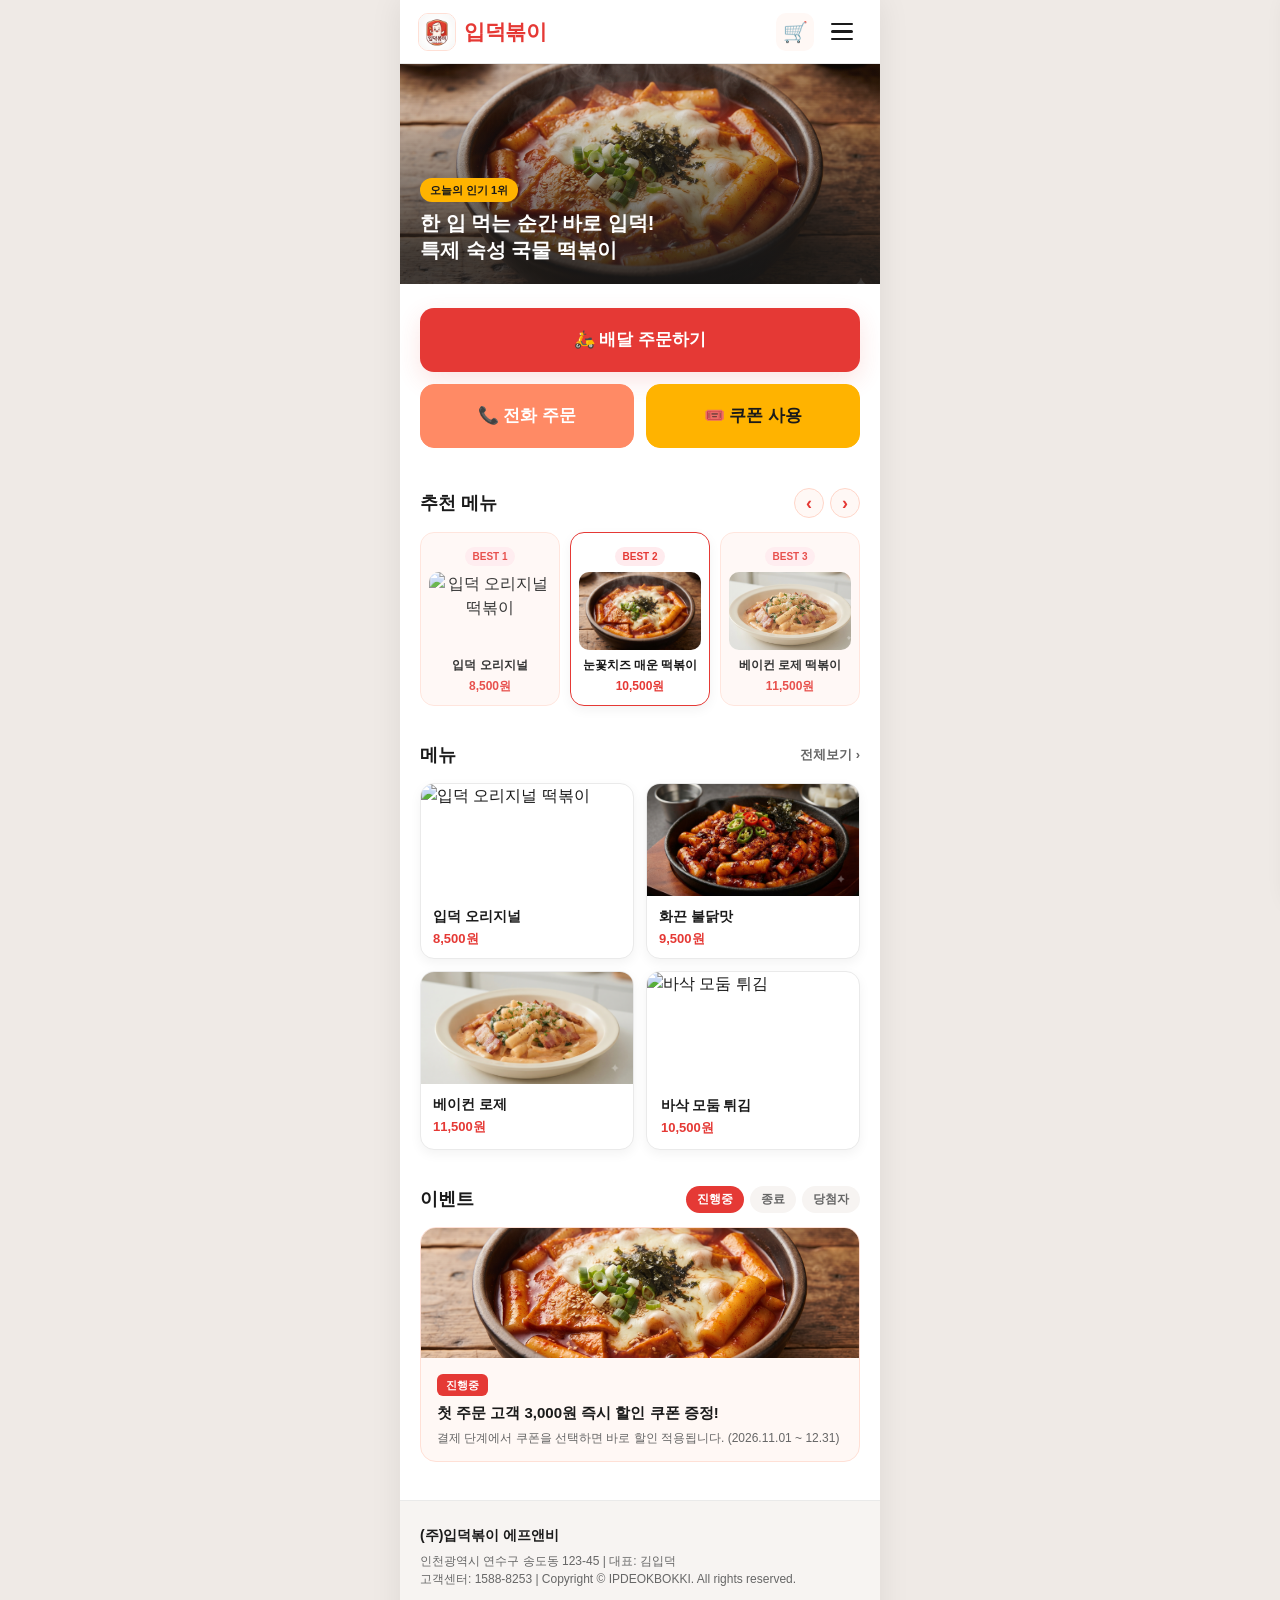
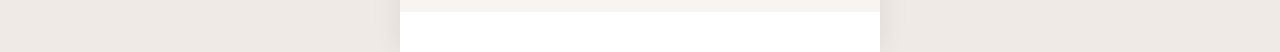
==== index.html @ 9ffc5a0e "Initial commit" ====
<!DOCTYPE html>
<html lang="ko">
<head>
  <meta charset="UTF-8">
  <meta name="viewport" content="width=device-width, initial-scale=1.0">
  <title>입덕볶이 - 한 입에 반하는 매콤달콤 떡볶이</title>
  <link rel="stylesheet" href="css/common.css">
  <link rel="stylesheet" href="css/style.css">
</head>
<body>
  <div class="app-wrap">
    <header class="site-header">
      <div class="header-left">
        <a href="index.html" class="logo-link">
          <img src="Imgs/logo-mascot.png" alt="입덕볶이 캐릭터 로고" class="logo-img">
          <span class="logo-text">입덕볶이</span>
        </a>
      </div>
      <div class="header-actions">
        <a href="sub/cart/cart.html" class="cart-icon-btn" aria-label="장바구니">
          🛒<span class="cart-badge">0</span>
        </a>
        <button type="button" class="hamburger-btn" id="openMenuBtn" aria-label="전체 메뉴">
          <span></span><span></span><span></span>
        </button>
      </div>
    </header>

    <div class="menu-overlay" id="menuOverlay"></div>
    <aside class="slide-drawer" id="slideDrawer">
      <div>
        <div class="drawer-top">
          <div class="drawer-brand">
            <img src="Imgs/logo-mascot.png"로고 class="logo-img">
            <span>입덕볶이 메뉴</span>
          </div>
          <button type="button" class="drawer-close" id="closeMenuBtn">&times;</button>
        </div>
        <nav class="drawer-nav">
          <a href="index.html"><span>🏠 홈으로</span><span>›</span></a>
          <a href="sub/lists/lists.html"><span>🍲 전체 메뉴 리스트</span><span>›</span></a>
          <a href="sub/detail/detail.html?menu=cheese"><span>🌶️ 인기 메뉴 상세보기</span><span>›</span></a>
          <a href="sub/cart/cart.html"><span>🛒 장바구니 확인</span><span>›</span></a>
          <a href="sub/payment/payment.html"><span>💳 결제하기</span><span>›</span></a>
          <a href="sub/payment_finish/payment_finish.html"><span>✅ 결제 완료</span><span>›</span></a>
        </nav>
      </div>
      <div class="drawer-footer">
        <strong>입덕볶이 고객센터</strong>
        영업시간 11:00 ~ 23:30 (연중무휴)<br>
        주문문의 1588-8253
      </div>
    </aside>

    <!-- 상단 히어로 배너 -->
    <section class="hero-banner">
      <img src="Imgs/tteokbokki-main.png" alt="입덕볶이 대표 떡볶이">
      <div class="hero-overlay">
        <span class="hero-badge">오늘의 인기 1위</span>
        <h1>한 입 먹는 순간 바로 입덕!<br>특제 숙성 국물 떡볶이</h1>
      </div>
    </section>

    <!-- Section 1: 주문 및 쿠폰 버튼 -->
    <section class="section-order">
      <div class="order-btn-group">
        <a href="sub/lists/lists.html" class="btn-order btn-primary btn-full">🛵 배달 주문하기</a>
        <div class="btn-half-row">
          <a href="tel:1588-8253" class="btn-order btn-secondary btn-half">📞 전화 주문</a>
          <a href="#eventSection" class="btn-order btn-accent btn-half">🎟️ 쿠폰 사용</a>
        </div>
      </div>
    </section>

    <!-- Section 2: 추천 메뉴 -->
    <section class="section-recommend">
      <div class="section-head">
        <h2>추천 메뉴</h2>
        <div class="arrow-controls">
          <button type="button" class="arrow-btn" id="recPrevBtn" aria-label="이전 추천 메뉴">‹</button>
          <button type="button" class="arrow-btn" id="recNextBtn" aria-label="다음 추천 메뉴">›</button>
        </div>
      </div>

      <div class="recommend-track" id="recommendTrack">
        <a href="sub/detail/detail.html?menu=original" class="rec-card" data-index="0">
          <span class="rec-tag">BEST 1</span>
          <img src="https://images.unsplash.com/photo-1635363638580-c2809d049eee?auto=format&fit=crop&w=500&q=80" alt="입덕 오리지널 떡볶이">
          <h3>입덕 오리지널</h3>
          <p>8,500원</p>
        </a>
        <a href="sub/detail/detail.html?menu=cheese" class="rec-card active" data-index="1">
          <span class="rec-tag">BEST 2</span>
          <img src="Imgs/tteokbokki-main.png" alt="눈꽃치즈 매운 떡볶이">
          <h3>눈꽃치즈 매운 떡볶이</h3>
          <p>10,500원</p>
        </a>
        <a href="sub/detail/detail.html?menu=rose" class="rec-card" data-index="2">
          <span class="rec-tag">BEST 3</span>
          <img src="Imgs/tteokbokki-rose.png" alt="베이컨 로제 떡볶이">
          <h3>베이컨 로제 떡볶이</h3>
          <p>11,500원</p>
        </a>
      </div>
    </section>

    <!-- Section 3: 메뉴 그리드 -->
    <section class="section-menu">
      <div class="section-head">
        <h2>메뉴</h2>
        <a href="sub/lists/lists.html" class="more-link">전체보기 ›</a>
      </div>
      <div class="menu-grid">
        <a href="sub/detail/detail.html?menu=original" class="menu-card">
          <img src=https://images.unsplash.com/photo-1635363638580-c2809d049eee?auto=format&fit=crop&w=400&q=80" alt="입덕 오리지널 떡볶이">
          <div class="menu-card-info">
            <strong>입덕 오리지널</strong>
            <span>8,500원</span>
          </div>
        </a>
        <a href="sub/detail/detail.html?menu=buldak" class="menu-card">
          <img src="Imgs/tteokbokki-buldak.png" alt="화끈 불닭맛 폭탄 떡볶이">
          <div class="menu-card-info">
            <strong>화끈 불닭맛</strong>
            <span>9,500원</span>
          </div>
        </a>
        <a href="sub/detail/detail.html?menu=rose" class="menu-card">
          <img src="Imgs/tteokbokki-rose.png" alt="베이컨 로제 떡볶이">
          <div class="menu-card-info">
            <strong>베이컨 로제</strong>
            <span>11,500원</span>
          </div>
        </a>
        <a href="sub/detail/detail.html?menu=side" class="menu-card fried-card-fix">
      <img src="https://images.unsplash.com/photo-1562967914-608f82629710?auto=format&fit=crop&w=400&q=80" alt="바삭 모둠 튀김">
      <div class="fried-card-text">
      <strong class="fried-title">바삭 모둠 튀김</strong>
      <span class="fried-price">10,500원</span>
    </div>
      </a>
      </div>
    </section>

    <!-- Section 4: 이벤트 -->
    <section class="section-event" id="eventSection">
      <div class="section-head">
        <h2>이벤트</h2>
        <div class="event-tabs">
          <button type="button" class="event-tab active" data-tab="ongoing">진행중</button>
          <button type="button" class="event-tab" data-tab="ended">종료</button>
          <button type="button" class="event-tab" data-tab="winner">당첨자</button>
        </div>
      </div>

      <div class="event-panel active" id="panel-ongoing">
        <div class="event-banner-card">
          <img src="Imgs/tteokbokki-main.png" alt="첫 주문 할인 쿠폰 이벤트">
          <div class="event-banner-body">
            <span class="event-pill ongoing">진행중</span>
            <h3>첫 주문 고객 3,000원 즉시 할인 쿠폰 증정!</h3>
            <p>결제 단계에서 쿠폰을 선택하면 바로 할인 적용됩니다. (2026.11.01 ~ 12.31)</p>
          </div>
        </div>
      </div>

      <div class="event-panel" id="panel-ended">
        <div class="event-banner-card ended">
          <img src="https://images.unsplash.com/photo-1562967914-608f82629710?auto=format&fit=crop&w=800&q=80" alt="종료된 이벤트">
          <div class="event-banner-body">
            <span class="event-pill ended">종료됨</span>
            <h3>[마감] 오픈 기념 매운맛 떡볶이 1+1 프로모션</h3>
            <p>많은 성원에 감사드리며 준비된 수량 소진으로 이벤트가 종료되었습니다. (2026.10.01 ~ 10.31)</p>
          </div>
        </div>
      </div>

      <div class="event-panel" id="panel-winner">
        <div class="winner-box">
          <span class="event-pill winner">당첨자 발표</span>
          <h3>🎉 11월 포토리뷰 '입덕왕' 당첨자 안내</h3>
          <p class="winner-sub">당첨되신 분들께는 입덕볶이 10,000원 모바일 상품권이 자동 발송되었습니다.</p>
          <ul class="winner-list">
            <li><span>떡볶이러버**</span><span>010-****-4821</span></li>
            <li><span>매운맛고수**</span><span>010-****-9104</span></li>
            <li><span>치즈폭탄조아**</span><span>010-****-3379</span></li>
            <li><span>야식은입덕**</span><span>010-****-7512</span></li>
          </ul>
        </div>
      </div>
    </section>

    <footer class="site-footer">
      <strong>(주)입덕볶이 에프앤비</strong>
      인천광역시 연수구 송도동 123-45 | 대표: 김입덕<br>
      고객센터: 1588-8253 | Copyright © IPDEOKBOKKI. All rights reserved.
    </footer>
  </div>

  <script src="app.js"></script>
  <script>
    const cards = document.querySelectorAll('.rec-card');
    let currentRec = 1;

    function renderRecommend(idx) {
      cards.forEach((c, i) => {
        c.classList.toggle('active', i === idx);
      });
    }

    document.getElementById('recPrevBtn').addEventListener('click', () => {
      currentRec = (currentRec - 1 + cards.length) % cards.length;
      renderRecommend(currentRec);
    });

    document.getElementById('recNextBtn').addEventListener('click', () => {
      currentRec = (currentRec + 1) % cards.length;
      renderRecommend(currentRec);
    });

    const tabs = document.querySelectorAll('.event-tab');
    const panels = document.querySelectorAll('.event-panel');

    tabs.forEach((tab) => {
      tab.addEventListener('click', () => {
        tabs.forEach((t) => t.classList.remove('active'));
        panels.forEach((p) => p.classList.remove('active'));
        tab.classList.add('active');
        document.getElementById('panel-' + tab.dataset.tab).classList.add('active');
      });
    });
  </script>
</body>
</html>
---- css/common.css ----
@charset "UTF-8";
@import url('https://cdn.jsdelivr.net/gh/orioncactus/pretendard/dist/web/static/pretendard.css');

:root {
  --brand-red: #E53935;
  --brand-red-dark: #C62828;
  --brand-gold: #FFB300;
  --brand-gold-dark: #FFA000;
  --brand-coral: #FF8A65;
  --brand-coral-dark: #F4724B;
  --bg-cream: #FFF8F5;
  --bg-soft: #F7F4F2;
  --white: #FFFFFF;
  --text-main: #1A1A1A;
  --text-sub: #666666;
  --border-light: #EAEAEA;
  --shadow-sm: 0 4px 12px rgba(26, 26, 26, 0.05);
  --shadow-md: 0 8px 24px rgba(229, 57, 53, 0.14);
}

* {
  box-sizing: border-box;
  margin: 0;
  padding: 0;
}

body {
  font-family: 'Pretendard', -apple-system, BlinkMacSystemFont, sans-serif;
  background-color: #EFEAE6;
  color: var(--text-main);
  line-height: 1.5;
  -webkit-font-smoothing: antialiased;
}

a {
  text-decoration: none;
  color: inherit;
}

button {
  font-family: inherit;
  border: none;
  background: none;
  cursor: pointer;
}

img {
  display: block;
  max-width: 100%;
}

.app-wrap {
  max-width: 480px;
  min-height: 100vh;
  margin: 0 auto;
  background-color: var(--white);
  position: relative;
  overflow-x: hidden;
  box-shadow: 0 0 30px rgba(0, 0, 0, 0.08);
  padding-bottom: 40px;
}

/* 공통 헤더 */
.site-header {
  position: sticky;
  top: 0;
  z-index: 100;
  height: 64px;
  padding: 0 18px;
  background-color: rgba(255, 255, 255, 0.96);
  backdrop-filter: blur(8px);
  border-bottom: 1px solid var(--border-light);
  display: flex;
  align-items: center;
  justify-content: space-between;
}

.header-left {
  display: flex;
  align-items: center;
  gap: 8px;
}

.btn-back {
  width: 34px;
  height: 34px;
  border-radius: 50%;
  display: flex;
  align-items: center;
  justify-content: center;
  font-size: 20px;
  color: var(--text-main);
}

.btn-back:hover {
  background-color: var(--bg-cream);
}

.logo-link {
  display: flex;
  align-items: center;
  gap: 8px;
}

.logo-img {
  width: 38px;
  height: 38px;
  border-radius: 10px;
  object-fit: cover;
  border: 1.5px solid #FFE0D6;
  background-color: var(--bg-cream);
}

.logo-text {
  font-size: 21px;
  font-weight: 800;
  color: var(--brand-red);
  letter-spacing: -0.5px;
}

.header-actions {
  display: flex;
  align-items: center;
  gap: 8px;
}

.cart-icon-btn {
  position: relative;
  width: 38px;
  height: 38px;
  border-radius: 10px;
  display: flex;
  align-items: center;
  justify-content: center;
  font-size: 20px;
  background-color: var(--bg-cream);
}

.cart-badge {
  position: absolute;
  top: -3px;
  right: -3px;
  min-width: 18px;
  height: 18px;
  padding: 0 5px;
  border-radius: 99px;
  background-color: var(--brand-red);
  color: var(--white);
  font-size: 11px;
  font-weight: 700;
  display: none;
  align-items: center;
  justify-content: center;
}

.hamburger-btn {
  width: 40px;
  height: 40px;
  display: flex;
  flex-direction: column;
  align-items: center;
  justify-content: center;
  gap: 5px;
  border-radius: 10px;
}

.hamburger-btn span {
  width: 22px;
  height: 2.5px;
  background-color: var(--text-main);
  border-radius: 2px;
}

/* 슬라이드 메뉴 */
.menu-overlay {
  position: fixed;
  inset: 0;
  background-color: rgba(26, 26, 26, 0.48);
  z-index: 200;
  opacity: 0;
  visibility: hidden;
  transition: 0.25s ease;
}

.menu-overlay.active {
  opacity: 1;
  visibility: visible;
}

.slide-drawer {
  position: fixed;
  top: 0;
  right: -290px;
  width: 270px;
  height: 100vh;
  background-color: var(--white);
  z-index: 210;
  padding: 24px 20px;
  display: flex;
  flex-direction: column;
  justify-content: space-between;
  transition: right 0.28s cubic-bezier(0.22, 1, 0.36, 1);
  box-shadow: -8px 0 24px rgba(0, 0, 0, 0.12);
}

.slide-drawer.active {
  right: 0;
}

.drawer-top {
  display: flex;
  align-items: center;
  justify-content: space-between;
  padding-bottom: 18px;
  border-bottom: 1px solid var(--border-light);
}

.drawer-brand {
  display: flex;
  align-items: center;
  gap: 8px;
  font-size: 18px;
  font-weight: 800;
  color: var(--brand-red);
}

.drawer-close {
  font-size: 24px;
  color: var(--text-sub);
  padding: 4px;
}

.drawer-nav {
  margin-top: 20px;
  display: flex;
  flex-direction: column;
  gap: 8px;
}

.drawer-nav a {
  display: flex;
  align-items: center;
  justify-content: space-between;
  padding: 13px 14px;
  border-radius: 12px;
  font-size: 15px;
  font-weight: 600;
  color: var(--text-main);
  background-color: var(--bg-cream);
  transition: 0.2s;
}

.drawer-nav a:hover {
  background-color: var(--brand-red);
  color: var(--white);
}

.drawer-footer {
  padding: 14px;
  border-radius: 12px;
  background-color: var(--bg-soft);
  font-size: 12px;
  color: var(--text-sub);
}

/* 공통 버튼 */
.btn-action-red {
  display: flex;
  align-items: center;
  justify-content: center;
  width: 100%;
  height: 54px;
  background-color: var(--brand-red);
  color: var(--white);
  font-size: 16px;
  font-weight: 700;
  border-radius: 14px;
  box-shadow: var(--shadow-md);
  transition: background-color 0.2s, transform 0.12s;
}

.btn-action-red:hover {
  background-color: var(--brand-red-dark);
}

.btn-action-red:active {
  transform: scale(0.99);
}

/* 공통 푸터 */
.site-footer {
  margin-top: 28px;
  padding: 24px 20px;
  background-color: var(--bg-soft);
  border-top: 1px solid var(--border-light);
  font-size: 12px;
  color: var(--text-sub);
}

.site-footer strong {
  display: block;
  font-size: 14px;
  color: var(--text-main);
  margin-bottom: 6px;
}
---- css/style.css ----
@charset "UTF-8";

.hero-banner {
  position: relative;
  height: 220px;
  overflow: hidden;
}

.hero-banner img {
  width: 100%;
  height: 100%;
  object-fit: cover;
}

.hero-overlay {
  position: absolute;
  inset: 0;
  background: linear-gradient(to top, rgba(26, 26, 26, 0.78) 15%, rgba(26, 26, 26, 0.1) 80%);
  padding: 20px;
  display: flex;
  flex-direction: column;
  justify-content: flex-end;
  color: var(--white);
}

.hero-badge {
  align-self: flex-start;
  background-color: var(--brand-gold);
  color: var(--text-main);
  font-size: 11px;
  font-weight: 800;
  padding: 4px 10px;
  border-radius: 99px;
  margin-bottom: 8px;
}

.hero-overlay h1 {
  font-size: 20px;
  font-weight: 800;
  line-height: 1.35;
}

.section-order {
  padding: 24px 20px 30px;
}

.section-order .order-btn-group {
  display: flex;
  flex-direction: column;
  gap: 12px;
  width: 100%;
}

.section-order .btn-half-row {
  display: flex;
  gap: 12px;
  width: 100%;
}

.section-order .btn-order {
  display: flex;
  align-items: center;
  justify-content: center;
  height: 64px;
  font-size: 17px;
  font-weight: 700;
  border-radius: 14px;
  transition: transform 0.15s ease, background-color 0.2s ease;
}

.section-order .btn-order:active {
  transform: scale(0.98);
}

.section-order .btn-full {
  width: 100%;
}

.section-order .btn-half {
  flex: 1 1 0;
  min-width: 0;
}

.section-order .btn-primary {
  background-color: #E53935;
  color: #FFFFFF;
  box-shadow: var(--shadow-md);
}

.section-order .btn-primary:hover {
  background-color: #C62828;
}

.section-order .btn-secondary {
  background-color: #FF8A65;
  color: #FFFFFF;
  border: 1px solid #FF8A65;
}

.section-order .btn-secondary:hover {
  background-color: #F4724B;
}

.section-order .btn-accent {
  background-color: #FFB300;
  color: #1A1A1A;
  border: 1px solid #FFB300;
}

.section-order .btn-accent:hover {
  background-color: #FFA000;
}

.section-head {
  display: flex;
  align-items: center;
  justify-content: space-between;
  margin-bottom: 14px;
}

.section-head h2 {
  font-size: 18px;
  font-weight: 800;
}

.section-recommend {
  padding: 10px 20px 30px;
}

.arrow-controls {
  display: flex;
  gap: 6px;
}

.arrow-btn {
  width: 30px;
  height: 30px;
  border-radius: 50%;
  background-color: var(--bg-cream);
  border: 1px solid #FFD6C9;
  color: var(--brand-red);
  font-size: 18px;
  font-weight: 700;
  display: flex;
  align-items: center;
  justify-content: center;
}

.arrow-btn:hover {
  background-color: var(--brand-red);
  color: var(--white);
}

.recommend-track {
  display: grid;
  grid-template-columns: repeat(3, 1fr);
  gap: 10px;
  align-items: stretch;
}

.rec-card {
  background-color: var(--bg-cream);
  border: 1.5px solid #FFE2D9;
  border-radius: 14px;
  padding: 10px 8px;
  text-align: center;
  transition: border-color 0.2s ease, background-color 0.2s ease, box-shadow 0.2s ease;
  opacity: 0.88;
}

.rec-card.active {
  background-color: var(--white);
  border-color: var(--brand-red);
  box-shadow: var(--shadow-sm);
  opacity: 1;
}

.rec-tag {
  display: inline-block;
  font-size: 10px;
  font-weight: 800;
  color: var(--brand-red);
  background-color: #FFEBEE;
  padding: 2px 7px;
  border-radius: 99px;
  margin-bottom: 6px;
}

.rec-card img {
  width: 100%;
  height: 78px;
  object-fit: cover;
  border-radius: 10px;
  margin-bottom: 8px;
}

.rec-card h3 {
  font-size: 12px;
  font-weight: 700;
  line-height: 1.3;
  margin-bottom: 3px;
  word-break: keep-all;
}

.rec-card p {
  font-size: 12px;
  font-weight: 800;
  color: var(--brand-red);
}

.section-menu {
  padding: 6px 20px 30px;
}

.more-link {
  font-size: 13px;
  font-weight: 600;
  color: var(--text-sub);
}

.menu-grid {
  display: grid;
  grid-template-columns: repeat(2, 1fr);
  gap: 12px;
}

.menu-card {
  border: 1px solid var(--border-light);
  border-radius: 14px;
  overflow: hidden;
  background-color: var(--white);
  box-shadow: var(--shadow-sm);
}

.menu-card img {
  width: 100%;
  height: 112px;
  object-fit: cover;
}

.menu-card-info {
  padding: 10px 12px;
  display: flex;
  flex-direction: column;
  gap: 2px;
}

.menu-card-info strong {
  font-size: 14px;
  font-weight: 700;
}

.menu-card-info span {
  font-size: 13px;
  font-weight: 800;
  color: var(--brand-red);
}

.section-event {
  padding: 6px 20px 10px;
}

.event-tabs {
  display: flex;
  gap: 6px;
}

.event-tab {
  padding: 5px 11px;
  border-radius: 99px;
  font-size: 12px;
  font-weight: 700;
  background-color: var(--bg-soft);
  color: var(--text-sub);
}

.event-tab.active {
  background-color: var(--brand-red);
  color: var(--white);
}

.event-panel {
  display: none;
}

.event-panel.active {
  display: block;
}

.event-banner-card {
  border-radius: 16px;
  overflow: hidden;
  border: 1px solid #FFE0D6;
  background-color: var(--bg-cream);
}

.event-banner-card.ended {
  background-color: var(--bg-soft);
  border-color: var(--border-light);
}

.event-banner-card.ended img {
  filter: grayscale(0.85);
  opacity: 0.7;
}

.event-banner-card img {
  width: 100%;
  height: 130px;
  object-fit: cover;
}

.event-banner-body {
  padding: 14px 16px;
}

.event-pill {
  display: inline-block;
  font-size: 11px;
  font-weight: 800;
  padding: 3px 9px;
  border-radius: 6px;
  margin-bottom: 6px;
}

.event-pill.ongoing {
  background-color: var(--brand-red);
  color: var(--white);
}

.event-pill.ended {
  background-color: #757575;
  color: var(--white);
}

.event-pill.winner {
  background-color: var(--brand-gold);
  color: var(--text-main);
}

.event-banner-body h3 {
  font-size: 15px;
  font-weight: 800;
  margin-bottom: 4px;
}

.event-banner-body p {
  font-size: 12px;
  color: var(--text-sub);
}

.winner-box {
  background-color: var(--bg-cream);
  border: 1px solid #FFE0D6;
  border-radius: 16px;
  padding: 16px;
}

.winner-box h3 {
  font-size: 15px;
  font-weight: 800;
  margin-bottom: 4px;
}

.winner-sub {
  font-size: 12px;
  color: var(--text-sub);
  margin-bottom: 12px;
}

.winner-list {
  list-style: none;
  background-color: var(--white);
  border-radius: 10px;
  padding: 8px 12px;
}

.winner-list li {
  display: flex;
  justify-content: space-between;
  padding: 7px 0;
  font-size: 13px;
  font-weight: 600;
  border-bottom: 1px dashed var(--border-light);
}

.winner-list li:last-child {
  border-bottom: none;
}

.fried-card-text {
  padding: 12px 14px;
  display: flex;
  flex-direction: column;
  align-items: flex-start;
  gap: 4px;
}

.fried-card-text .fried-title {
  display: block;
  font-size: 14px;
  font-weight: 700;
  line-height: 1.35;
  color: #1A1A1A;
  letter-spacing: -0.3px;
}

.fried-card-text .fried-price {
  display: block;
  font-size: 13px;
  font-weight: 800;
  line-height: 1.35;
  color: #E53935;
}
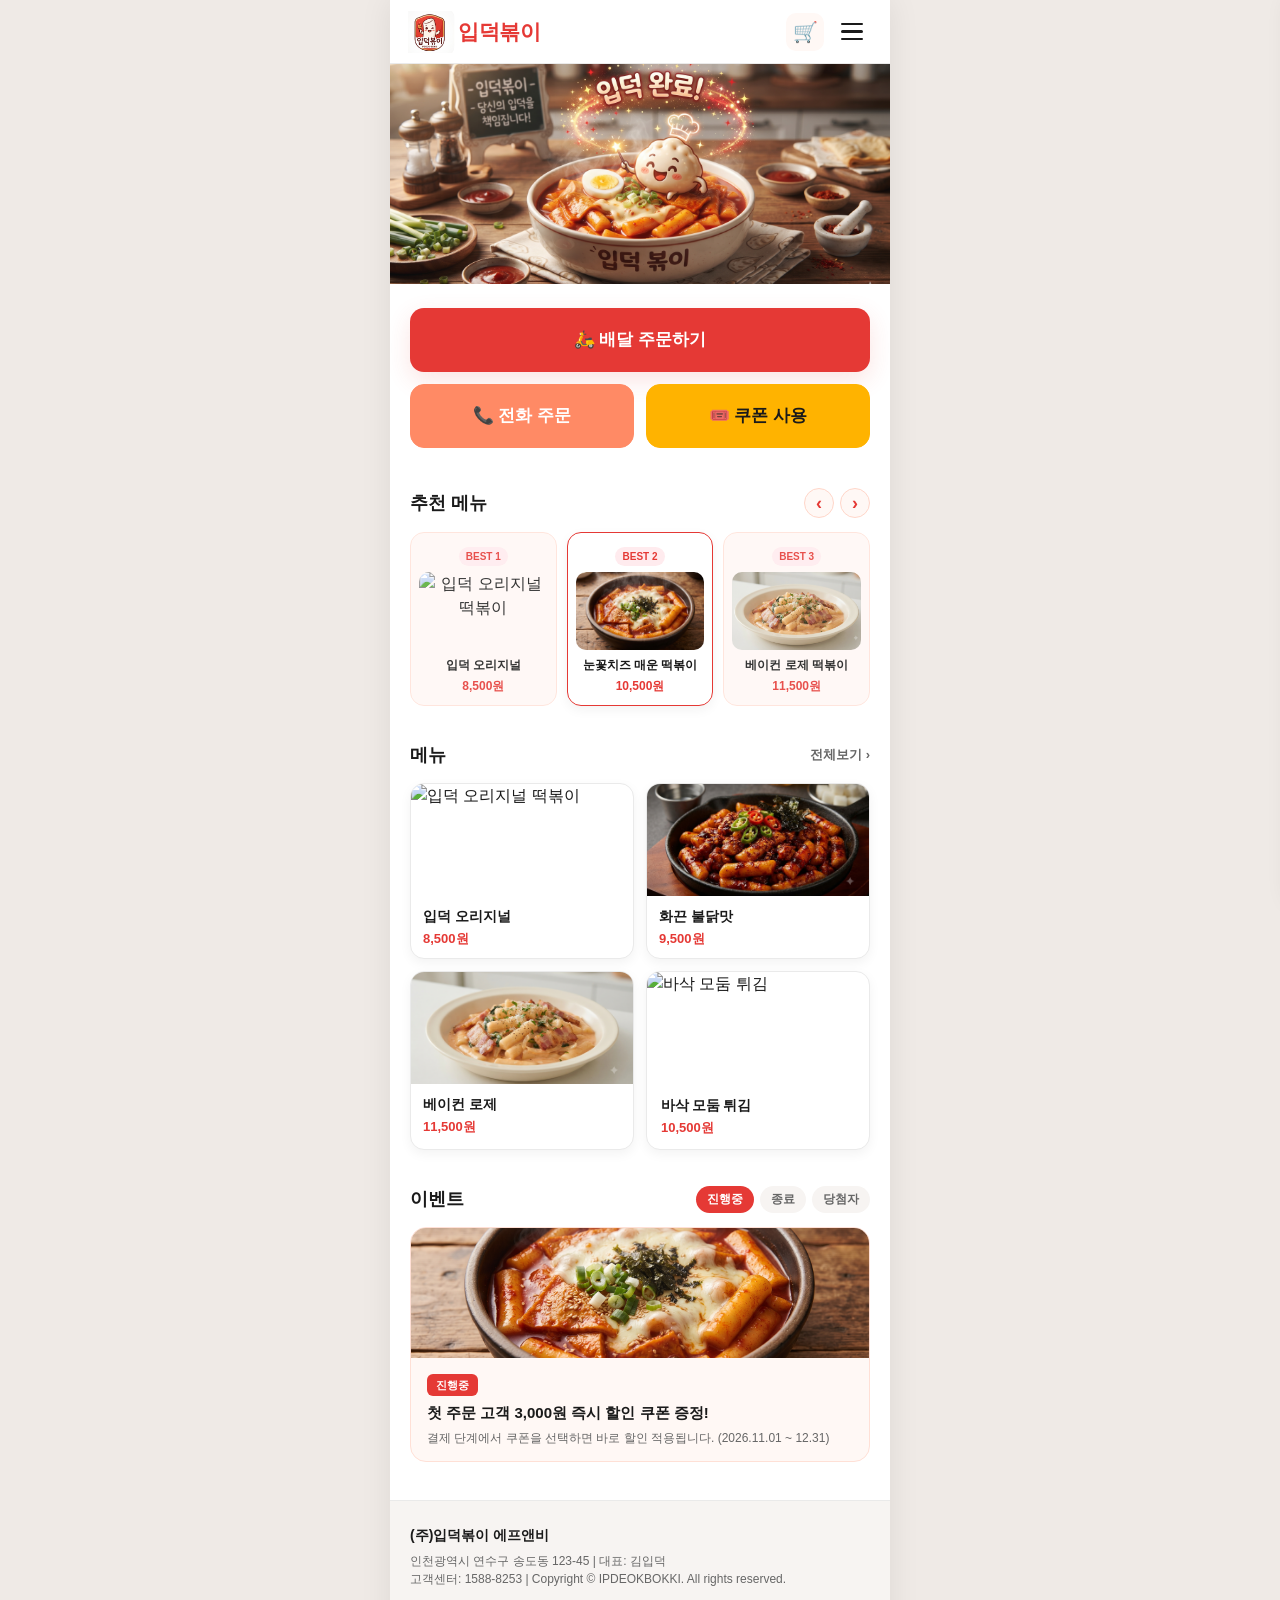
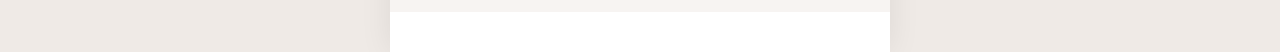
==== commit 86593d07: "메뉴 리스트" ====
--- a/index.html
+++ b/index.html
@@ -26,23 +26,27 @@
       </div>
     </header>
 
+
     <div class="menu-overlay" id="menuOverlay"></div>
     <aside class="slide-drawer" id="slideDrawer">
       <div>
         <div class="drawer-top">
           <div class="drawer-brand">
             <img src="Imgs/logo-mascot.png"로고 class="logo-img">
-            <span>입덕볶이 메뉴</span>
+            
           </div>
           <button type="button" class="drawer-close" id="closeMenuBtn">&times;</button>
         </div>
         <nav class="drawer-nav">
-          <a href="index.html"><span>🏠 홈으로</span><span>›</span></a>
-          <a href="sub/lists/lists.html"><span>🍲 전체 메뉴 리스트</span><span>›</span></a>
-          <a href="sub/detail/detail.html?menu=cheese"><span>🌶️ 인기 메뉴 상세보기</span><span>›</span></a>
+          <!-- <a href="index.html"><span>🏠 홈으로</span><span>›</span></a> -->
+          <a href="sub/lists/lists.html"><span>메뉴</span><span></span></a>
+          <!-- <a href="sub/detail/detail.html?menu=cheese"><span>🌶️ 인기 메뉴 상세보기</span><span>›</span></a>
           <a href="sub/cart/cart.html"><span>🛒 장바구니 확인</span><span>›</span></a>
           <a href="sub/payment/payment.html"><span>💳 결제하기</span><span>›</span></a>
-          <a href="sub/payment_finish/payment_finish.html"><span>✅ 결제 완료</span><span>›</span></a>
+          <a href="sub/payment_finish/payment_finish.html"><span>✅ 결제 완료</span><span>›</span></a> -->
+          <a href="#">소개</a>
+          <a href="#">커뮤니티</a>
+          <a href="#">로그인</a>
         </nav>
       </div>
       <div class="drawer-footer">
@@ -54,8 +58,8 @@
 
     <!-- 상단 히어로 배너 -->
     <section class="hero-banner">
-      <img src="Imgs/tteokbokki-main.png" alt="입덕볶이 대표 떡볶이">
-      <div class="hero-overlay">
+      <img src="Imgs/main-top-tteokbokki-v2.png" alt="입덕볶이 대표 떡볶이">
+      <div class="main-hero-img">
         <span class="hero-badge">오늘의 인기 1위</span>
         <h1>한 입 먹는 순간 바로 입덕!<br>특제 숙성 국물 떡볶이</h1>
       </div>
--- a/css/common.css
+++ b/css/common.css
@@ -50,7 +50,7 @@
 }
 
 .app-wrap {
-  max-width: 480px;
+  max-width: 500px;
   min-height: 100vh;
   margin: 0 auto;
   background-color: var(--white);
@@ -100,15 +100,18 @@
   display: flex;
   align-items: center;
   gap: 8px;
+  overflow: hidden;
 }
 
 .logo-img {
-  width: 38px;
-  height: 38px;
+  width: 42px;
+  height: 42px;
   border-radius: 10px;
   object-fit: cover;
-  border: 1.5px solid #FFE0D6;
-  background-color: var(--bg-cream);
+  transform: scale(1.22);
+  overflow: hidden;
+  display: block;
+
 }
 
 .logo-text {
@@ -302,4 +305,139 @@
   font-size: 14px;
   color: var(--text-main);
   margin-bottom: 6px;
+}
+
+/* ===== 메뉴 리스트 페이지 (lists.html) ===== */
+.menu-page-main {
+  padding: 16px;
+}
+
+.menu-search-box {
+  position: relative;
+  display: flex;
+  align-items: center;
+  background: #f5f5f7;
+  border-radius: 12px;
+  padding: 0 12px;
+  height: 44px;
+  margin-bottom: 14px;
+}
+
+.menu-search-box .search-icon {
+  font-size: 15px;
+  margin-right: 8px;
+}
+
+.menu-search-box input {
+  flex: 1;
+  border: none;
+  background: transparent;
+  font-size: 14px;
+  outline: none;
+  color: #222;
+}
+
+.clear-search-btn {
+  border: none;
+  background: #d1d1d6;
+  color: #fff;
+  width: 20px;
+  height: 20px;
+  border-radius: 50%;
+  font-size: 13px;
+  line-height: 1;
+  cursor: pointer;
+}
+
+.category-tabs {
+  display: flex;
+  gap: 8px;
+  overflow-x: auto;
+  padding-bottom: 12px;
+  margin-bottom: 12px;
+  border-bottom: 1px solid #eee;
+}
+
+.cat-tab {
+  flex-shrink: 0;
+  padding: 8px 16px;
+  border-radius: 20px;
+  border: 1px solid #e2e2e5;
+  background: #fff;
+  color: #555;
+  font-size: 14px;
+  font-weight: 600;
+  cursor: pointer;
+}
+
+.cat-tab.active {
+  background: #e63946;
+  border-color: #e63946;
+  color: #fff;
+}
+
+.menu-count-bar {
+  font-size: 13px;
+  color: #666;
+  margin-bottom: 12px;
+}
+
+.menu-grid {
+  display: grid;
+  grid-template-columns: repeat(2, 1fr);
+  gap: 14px;
+}
+
+.menu-card {
+  display: block;
+  text-decoration: none;
+  color: inherit;
+  background: #fff;
+  border-radius: 16px;
+  overflow: hidden;
+  box-shadow: 0 4px 12px rgba(0, 0, 0, 0.06);
+  border: 1px solid #f0f0f2;
+}
+
+.menu-card[hidden] {
+  display: none;
+}
+
+.menu-card-thumb {
+  width: 100%;
+  aspect-ratio: 1 / 1;
+  background: #f8f8fa;
+  overflow: hidden;
+}
+
+.menu-card-thumb img {
+  width: 100%;
+  height: 100%;
+  object-fit: cover;
+  display: block;
+}
+
+.menu-card-info {
+  padding: 12px;
+}
+
+.menu-card-title {
+  font-size: 15px;
+  font-weight: 700;
+  color: #1d1d1f;
+  margin: 0 0 4px;
+}
+
+.menu-card-price {
+  font-size: 14px;
+  font-weight: 600;
+  color: #e63946;
+  margin: 0;
+}
+
+.menu-empty {
+  text-align: center;
+  padding: 48px 16px;
+  color: #888;
+  font-size: 14px;
 }
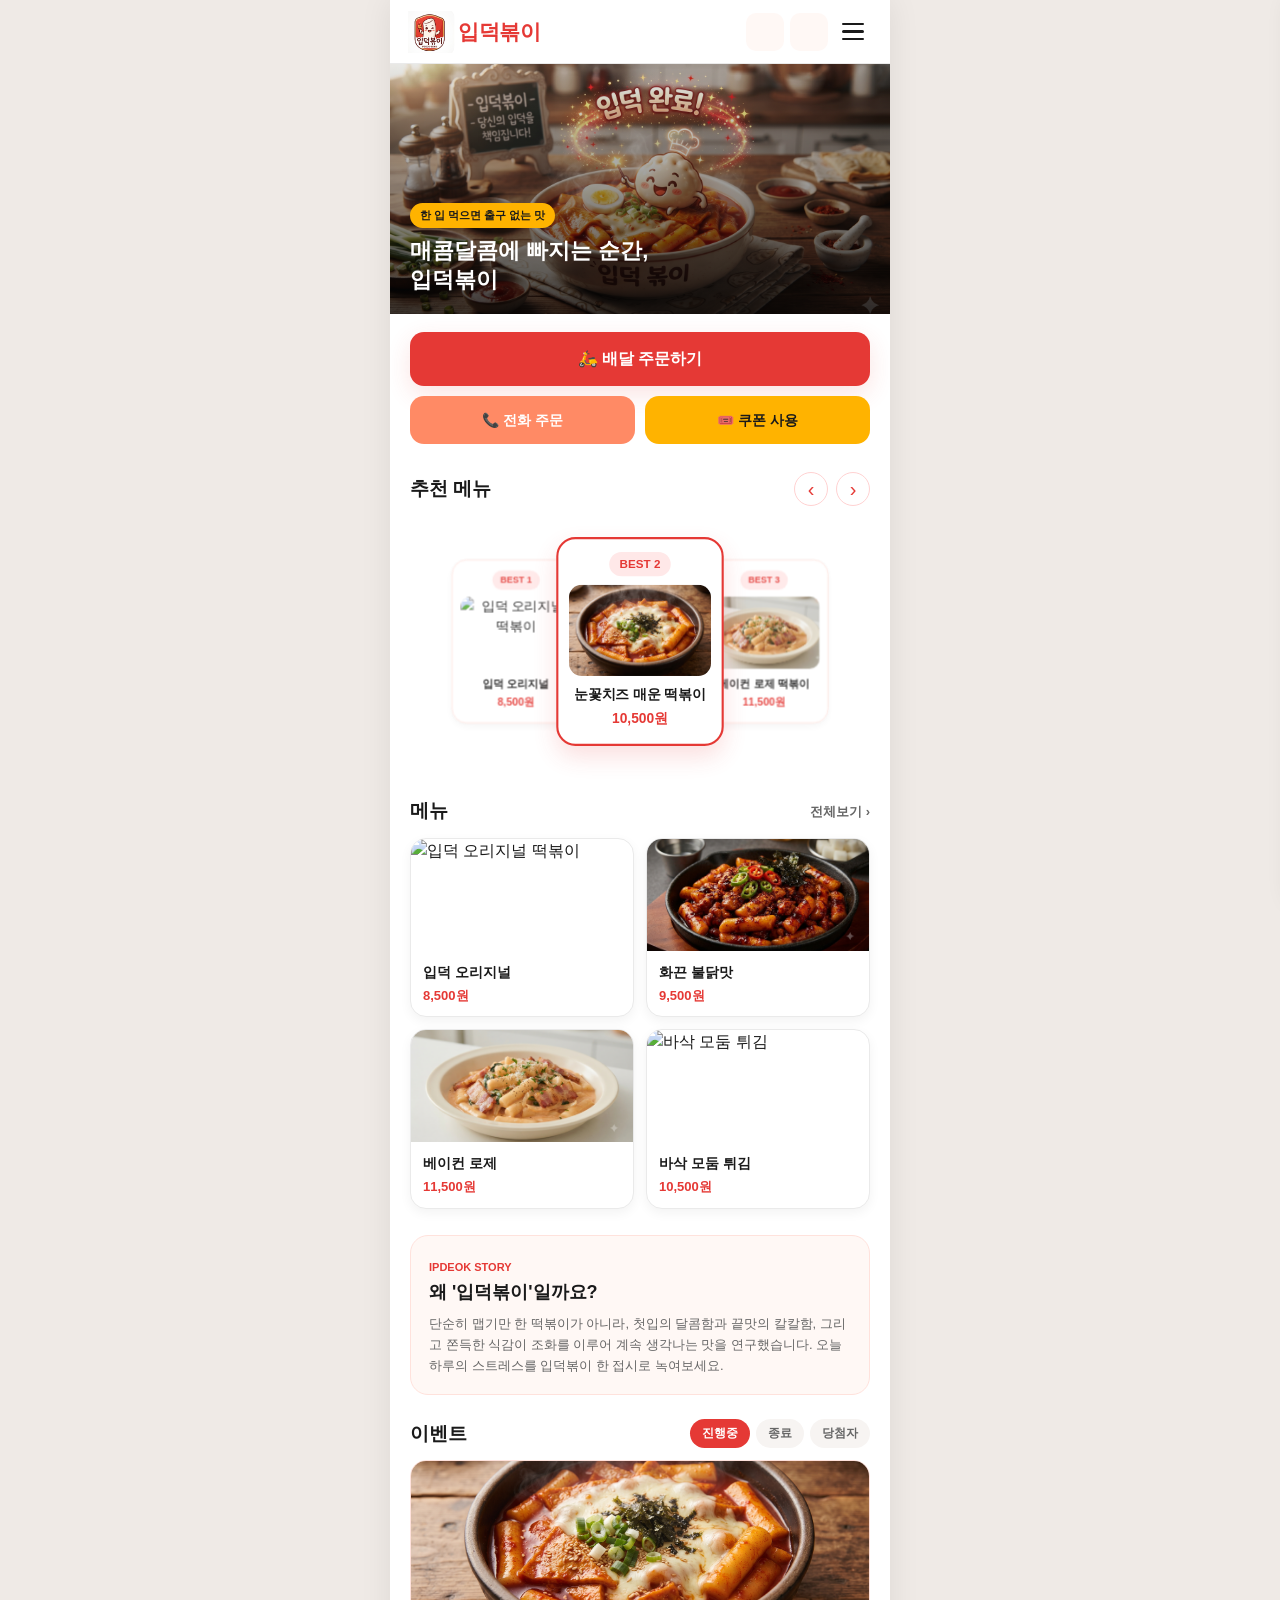
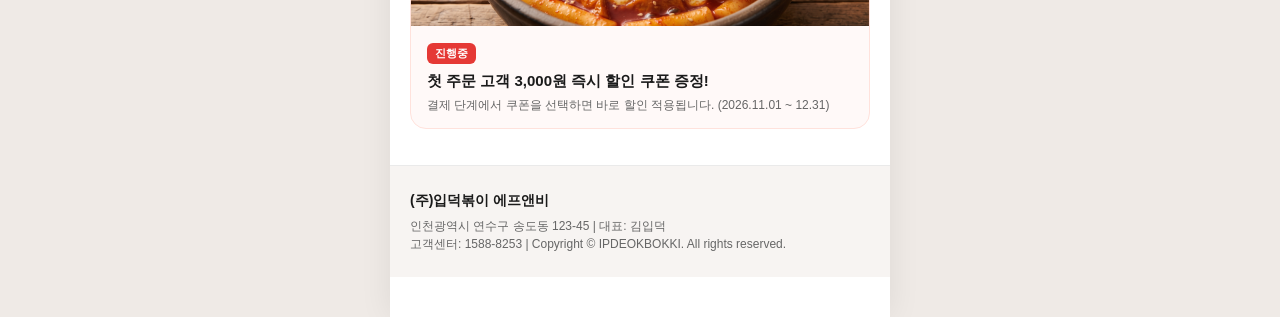
==== commit 661be90d: "로그인, 마이페이지, 소개, 커뮤니티 추가" ====
--- a/index.html
+++ b/index.html
@@ -3,22 +3,28 @@
 <head>
   <meta charset="UTF-8">
   <meta name="viewport" content="width=device-width, initial-scale=1.0">
-  <title>입덕볶이 - 한 입에 반하는 매콤달콤 떡볶이</title>
+  <title>입덕볶이 - 매콤달콤 중독 떡볶이</title>
   <link rel="stylesheet" href="css/common.css">
   <link rel="stylesheet" href="css/style.css">
+  <script src="https://unpkg.com/lucide@latest"></script>
 </head>
 <body>
   <div class="app-wrap">
+    <!-- 헤더 -->
     <header class="site-header">
       <div class="header-left">
         <a href="index.html" class="logo-link">
-          <img src="Imgs/logo-mascot.png" alt="입덕볶이 캐릭터 로고" class="logo-img">
+          <img src="Imgs/logo-mascot.png" alt="입덕볶이 로고" class="logo-img">
           <span class="logo-text">입덕볶이</span>
         </a>
       </div>
       <div class="header-actions">
+        <a href="sub/login/login.html" class="user-icon-btn" id="headerUserBtn" aria-label="로그인">
+          <i data-lucide="user"></i>
+        </a>
         <a href="sub/cart/cart.html" class="cart-icon-btn" aria-label="장바구니">
-          🛒<span class="cart-badge">0</span>
+          <i data-lucide="shopping-cart"></i>
+          <span class="cart-badge">0</span>
         </a>
         <button type="button" class="hamburger-btn" id="openMenuBtn" aria-label="전체 메뉴">
           <span></span><span></span><span></span>
@@ -26,27 +32,23 @@
       </div>
     </header>
 
-
+    <!-- 슬라이드 메뉴 오버레이 & 드로어 -->
     <div class="menu-overlay" id="menuOverlay"></div>
     <aside class="slide-drawer" id="slideDrawer">
       <div>
         <div class="drawer-top">
           <div class="drawer-brand">
-            <img src="Imgs/logo-mascot.png"로고 class="logo-img">
-            
+            <img src="Imgs/logo-mascot.png" alt="로고" class="logo-img">
+            <span class="drawer-member-name" id="drawerUserName" hidden></span>
           </div>
           <button type="button" class="drawer-close" id="closeMenuBtn">&times;</button>
         </div>
         <nav class="drawer-nav">
-          <!-- <a href="index.html"><span>🏠 홈으로</span><span>›</span></a> -->
-          <a href="sub/lists/lists.html"><span>메뉴</span><span></span></a>
-          <!-- <a href="sub/detail/detail.html?menu=cheese"><span>🌶️ 인기 메뉴 상세보기</span><span>›</span></a>
-          <a href="sub/cart/cart.html"><span>🛒 장바구니 확인</span><span>›</span></a>
-          <a href="sub/payment/payment.html"><span>💳 결제하기</span><span>›</span></a>
-          <a href="sub/payment_finish/payment_finish.html"><span>✅ 결제 완료</span><span>›</span></a> -->
-          <a href="#">소개</a>
-          <a href="#">커뮤니티</a>
-          <a href="#">로그인</a>
+          <a href="sub/lists/lists.html"><span>메뉴</span><span>›</span></a>
+          <a href="#"><span>소개</span><span>›</span></a>
+          <a href="#"><span>커뮤니티</span><span>›</span></a>
+          <a href="sub/login/login.html"><span>로그인</span><span>›</span></a>
+          <a href="sub/mypage/mypage.html"><span>마이페이지</span><span>›</span></a>
         </nav>
       </div>
       <div class="drawer-footer">
@@ -56,16 +58,16 @@
       </div>
     </aside>
 
-    <!-- 상단 히어로 배너 -->
+    <!-- 상단 메인 배너 -->
     <section class="hero-banner">
-      <img src="Imgs/main-top-tteokbokki-v2.png" alt="입덕볶이 대표 떡볶이">
+      <img src="Imgs/main-top-tteokbokki-v2.png" alt="입덕볶이 메인 떡볶이">
       <div class="main-hero-img">
-        <span class="hero-badge">오늘의 인기 1위</span>
-        <h1>한 입 먹는 순간 바로 입덕!<br>특제 숙성 국물 떡볶이</h1>
-      </div>
-    </section>
-
-    <!-- Section 1: 주문 및 쿠폰 버튼 -->
+        <span class="hero-badge">한 입 먹으면 출구 없는 맛</span>
+        <h1>매콤달콤에 빠지는 순간,<br>입덕볶이</h1>
+      </div>
+    </section>
+
+    <!-- 배달 주문 / 전화 주문 / 쿠폰 사용 -->
     <section class="section-order">
       <div class="order-btn-group">
         <a href="sub/lists/lists.html" class="btn-order btn-primary btn-full">🛵 배달 주문하기</a>
@@ -76,7 +78,7 @@
       </div>
     </section>
 
-    <!-- Section 2: 추천 메뉴 -->
+    <!-- 추천 메뉴 (회전형 커버플로우) -->
     <section class="section-recommend">
       <div class="section-head">
         <h2>추천 메뉴</h2>
@@ -86,29 +88,31 @@
         </div>
       </div>
 
-      <div class="recommend-track" id="recommendTrack">
-        <a href="sub/detail/detail.html?menu=original" class="rec-card" data-index="0">
-          <span class="rec-tag">BEST 1</span>
-          <img src="https://images.unsplash.com/photo-1635363638580-c2809d049eee?auto=format&fit=crop&w=500&q=80" alt="입덕 오리지널 떡볶이">
-          <h3>입덕 오리지널</h3>
-          <p>8,500원</p>
-        </a>
-        <a href="sub/detail/detail.html?menu=cheese" class="rec-card active" data-index="1">
-          <span class="rec-tag">BEST 2</span>
-          <img src="Imgs/tteokbokki-main.png" alt="눈꽃치즈 매운 떡볶이">
-          <h3>눈꽃치즈 매운 떡볶이</h3>
-          <p>10,500원</p>
-        </a>
-        <a href="sub/detail/detail.html?menu=rose" class="rec-card" data-index="2">
-          <span class="rec-tag">BEST 3</span>
-          <img src="Imgs/tteokbokki-rose.png" alt="베이컨 로제 떡볶이">
-          <h3>베이컨 로제 떡볶이</h3>
-          <p>11,500원</p>
-        </a>
-      </div>
-    </section>
-
-    <!-- Section 3: 메뉴 그리드 -->
+      <div class="recommend-stage" id="recommendStage">
+        <div class="recommend-track" id="recommendTrack">
+          <a href="sub/detail/detail.html?menu=original" class="rec-card" data-index="0">
+            <span class="rec-tag">BEST 1</span>
+            <img src="https://images.unsplash.com/photo-1635363638580-c2809d049eee?auto=format&fit=crop&w=500&q=80" alt="입덕 오리지널 떡볶이">
+            <h3>입덕 오리지널</h3>
+            <p>8,500원</p>
+          </a>
+          <a href="sub/detail/detail.html?menu=cheese" class="rec-card pos-center" data-index="1">
+            <span class="rec-tag">BEST 2</span>
+            <img src="Imgs/tteokbokki-main.png" alt="눈꽃치즈 매운 떡볶이">
+            <h3>눈꽃치즈 매운 떡볶이</h3>
+            <p>10,500원</p>
+          </a>
+          <a href="sub/detail/detail.html?menu=rose" class="rec-card" data-index="2">
+            <span class="rec-tag">BEST 3</span>
+            <img src="Imgs/tteokbokki-rose.png" alt="베이컨 로제 떡볶이">
+            <h3>베이컨 로제 떡볶이</h3>
+            <p>11,500원</p>
+          </a>
+        </div>
+      </div>
+    </section>
+
+    <!-- 메뉴 (2열 그리드) -->
     <section class="section-menu">
       <div class="section-head">
         <h2>메뉴</h2>
@@ -116,7 +120,7 @@
       </div>
       <div class="menu-grid">
         <a href="sub/detail/detail.html?menu=original" class="menu-card">
-          <img src=https://images.unsplash.com/photo-1635363638580-c2809d049eee?auto=format&fit=crop&w=400&q=80" alt="입덕 오리지널 떡볶이">
+          <img src="https://images.unsplash.com/photo-1635363638580-c2809d049eee?auto=format&fit=crop&w=400&q=80" alt="입덕 오리지널 떡볶이">
           <div class="menu-card-info">
             <strong>입덕 오리지널</strong>
             <span>8,500원</span>
@@ -137,16 +141,27 @@
           </div>
         </a>
         <a href="sub/detail/detail.html?menu=side" class="menu-card fried-card-fix">
-      <img src="https://images.unsplash.com/photo-1562967914-608f82629710?auto=format&fit=crop&w=400&q=80" alt="바삭 모둠 튀김">
-      <div class="fried-card-text">
-      <strong class="fried-title">바삭 모둠 튀김</strong>
-      <span class="fried-price">10,500원</span>
-    </div>
-      </a>
-      </div>
-    </section>
-
-    <!-- Section 4: 이벤트 -->
+          <img src="https://images.unsplash.com/photo-1562967914-608f82629710?auto=format&fit=crop&w=400&q=80" alt="바삭 모둠 튀김">
+          <div class="fried-card-text">
+            <strong class="fried-title">바삭 모둠 튀김</strong>
+            <span class="fried-price">10,500원</span>
+          </div>
+        </a>
+      </div>
+    </section>
+
+    <!-- 왜 '입덕볶이'일까요? -->
+    <section class="section-story">
+      <span class="story-label">IPDEOK STORY</span>
+      <h2>왜 '입덕볶이'일까요?</h2>
+      <p>
+        단순히 맵기만 한 떡볶이가 아니라, 첫입의 달콤함과 끝맛의 칼칼함,
+        그리고 쫀득한 식감이 조화를 이루어 계속 생각나는 맛을 연구했습니다.
+        오늘 하루의 스트레스를 입덕볶이 한 접시로 녹여보세요.
+      </p>
+    </section>
+
+    <!-- 오픈 이벤트 -->
     <section class="section-event" id="eventSection">
       <div class="section-head">
         <h2>이벤트</h2>
@@ -170,7 +185,7 @@
 
       <div class="event-panel" id="panel-ended">
         <div class="event-banner-card ended">
-          <img src="https://images.unsplash.com/photo-1562967914-608f82629710?auto=format&fit=crop&w=800&q=80" alt="종료된 이벤트">
+          <img src="Imgs/tteokbokki-main.png" alt="종료된 이벤트" class="ended-thumb-img">
           <div class="event-banner-body">
             <span class="event-pill ended">종료됨</span>
             <h3>[마감] 오픈 기념 매운맛 떡볶이 1+1 프로모션</h3>
@@ -194,6 +209,7 @@
       </div>
     </section>
 
+    <!-- 푸터 -->
     <footer class="site-footer">
       <strong>(주)입덕볶이 에프앤비</strong>
       인천광역시 연수구 송도동 123-45 | 대표: 김입덕<br>
@@ -203,36 +219,48 @@
 
   <script src="app.js"></script>
   <script>
-    const cards = document.querySelectorAll('.rec-card');
-    let currentRec = 1;
-
-    function renderRecommend(idx) {
-      cards.forEach((c, i) => {
-        c.classList.toggle('active', i === idx);
+    (function () {
+      const cards = Array.from(document.querySelectorAll('#recommendTrack .rec-card'));
+      let centerIdx = 1;
+
+      function renderCarousel() {
+        const total = cards.length;
+        cards.forEach((card, i) => {
+          card.classList.remove('pos-center', 'pos-left', 'pos-right');
+          if (i === centerIdx) {
+            card.classList.add('pos-center');
+          } else if ((centerIdx - 1 + total) % total === i) {
+            card.classList.add('pos-left');
+          } else {
+            card.classList.add('pos-right');
+          }
+        });
+      }
+
+      document.getElementById('recPrevBtn').addEventListener('click', () => {
+        centerIdx = (centerIdx - 1 + cards.length) % cards.length;
+        renderCarousel();
       });
-    }
-
-    document.getElementById('recPrevBtn').addEventListener('click', () => {
-      currentRec = (currentRec - 1 + cards.length) % cards.length;
-      renderRecommend(currentRec);
-    });
-
-    document.getElementById('recNextBtn').addEventListener('click', () => {
-      currentRec = (currentRec + 1) % cards.length;
-      renderRecommend(currentRec);
-    });
-
-    const tabs = document.querySelectorAll('.event-tab');
-    const panels = document.querySelectorAll('.event-panel');
-
-    tabs.forEach((tab) => {
-      tab.addEventListener('click', () => {
-        tabs.forEach((t) => t.classList.remove('active'));
-        panels.forEach((p) => p.classList.remove('active'));
-        tab.classList.add('active');
-        document.getElementById('panel-' + tab.dataset.tab).classList.add('active');
+
+      document.getElementById('recNextBtn').addEventListener('click', () => {
+        centerIdx = (centerIdx + 1) % cards.length;
+        renderCarousel();
       });
-    });
+
+      renderCarousel();
+
+      const tabs = document.querySelectorAll('.event-tab');
+      const panels = document.querySelectorAll('.event-panel');
+
+      tabs.forEach((tab) => {
+        tab.addEventListener('click', () => {
+          tabs.forEach((t) => t.classList.remove('active'));
+          panels.forEach((p) => p.classList.remove('active'));
+          tab.classList.add('active');
+          document.getElementById('panel-' + tab.dataset.tab).classList.add('active');
+        });
+      });
+    })();
   </script>
 </body>
 </html>
--- a/css/common.css
+++ b/css/common.css
@@ -111,7 +111,6 @@
   transform: scale(1.22);
   overflow: hidden;
   display: block;
-
 }
 
 .logo-text {
@@ -124,19 +123,35 @@
 .header-actions {
   display: flex;
   align-items: center;
-  gap: 8px;
-}
-
+  gap: 6px;
+}
+
+/* 통일된 헤더 아이콘 버튼 (로그인 + 장바구니) */
+.user-icon-btn,
 .cart-icon-btn {
   position: relative;
   width: 38px;
   height: 38px;
   border-radius: 10px;
-  display: flex;
-  align-items: center;
-  justify-content: center;
-  font-size: 20px;
+  display: inline-flex;
+  align-items: center;
+  justify-content: center;
   background-color: var(--bg-cream);
+  color: var(--text-main);
+  flex-shrink: 0;
+  transition: all 0.2s ease;
+}
+
+.user-icon-btn svg,
+.cart-icon-btn svg {
+  width: 19px;
+  height: 19px;
+  stroke-width: 2.1;
+}
+
+.user-icon-btn.is-logged-in {
+  background-color: #FFF0F0;
+  color: var(--brand-red);
 }
 
 .cart-badge {
@@ -157,14 +172,15 @@
 }
 
 .hamburger-btn {
-  width: 40px;
-  height: 40px;
+  width: 38px;
+  height: 38px;
   display: flex;
   flex-direction: column;
   align-items: center;
   justify-content: center;
   gap: 5px;
   border-radius: 10px;
+  flex-shrink: 0;
 }
 
 .hamburger-btn span {
@@ -221,10 +237,16 @@
 .drawer-brand {
   display: flex;
   align-items: center;
-  gap: 8px;
+  gap: 10px;
   font-size: 18px;
   font-weight: 800;
   color: var(--brand-red);
+}
+
+.drawer-member-name {
+  font-size: 15px;
+  font-weight: 800;
+  color: var(--text-main);
 }
 
 .drawer-close {
@@ -305,139 +327,4 @@
   font-size: 14px;
   color: var(--text-main);
   margin-bottom: 6px;
-}
-
-/* ===== 메뉴 리스트 페이지 (lists.html) ===== */
-.menu-page-main {
-  padding: 16px;
-}
-
-.menu-search-box {
-  position: relative;
-  display: flex;
-  align-items: center;
-  background: #f5f5f7;
-  border-radius: 12px;
-  padding: 0 12px;
-  height: 44px;
-  margin-bottom: 14px;
-}
-
-.menu-search-box .search-icon {
-  font-size: 15px;
-  margin-right: 8px;
-}
-
-.menu-search-box input {
-  flex: 1;
-  border: none;
-  background: transparent;
-  font-size: 14px;
-  outline: none;
-  color: #222;
-}
-
-.clear-search-btn {
-  border: none;
-  background: #d1d1d6;
-  color: #fff;
-  width: 20px;
-  height: 20px;
-  border-radius: 50%;
-  font-size: 13px;
-  line-height: 1;
-  cursor: pointer;
-}
-
-.category-tabs {
-  display: flex;
-  gap: 8px;
-  overflow-x: auto;
-  padding-bottom: 12px;
-  margin-bottom: 12px;
-  border-bottom: 1px solid #eee;
-}
-
-.cat-tab {
-  flex-shrink: 0;
-  padding: 8px 16px;
-  border-radius: 20px;
-  border: 1px solid #e2e2e5;
-  background: #fff;
-  color: #555;
-  font-size: 14px;
-  font-weight: 600;
-  cursor: pointer;
-}
-
-.cat-tab.active {
-  background: #e63946;
-  border-color: #e63946;
-  color: #fff;
-}
-
-.menu-count-bar {
-  font-size: 13px;
-  color: #666;
-  margin-bottom: 12px;
-}
-
-.menu-grid {
-  display: grid;
-  grid-template-columns: repeat(2, 1fr);
-  gap: 14px;
-}
-
-.menu-card {
-  display: block;
-  text-decoration: none;
-  color: inherit;
-  background: #fff;
-  border-radius: 16px;
-  overflow: hidden;
-  box-shadow: 0 4px 12px rgba(0, 0, 0, 0.06);
-  border: 1px solid #f0f0f2;
-}
-
-.menu-card[hidden] {
-  display: none;
-}
-
-.menu-card-thumb {
-  width: 100%;
-  aspect-ratio: 1 / 1;
-  background: #f8f8fa;
-  overflow: hidden;
-}
-
-.menu-card-thumb img {
-  width: 100%;
-  height: 100%;
-  object-fit: cover;
-  display: block;
-}
-
-.menu-card-info {
-  padding: 12px;
-}
-
-.menu-card-title {
-  font-size: 15px;
-  font-weight: 700;
-  color: #1d1d1f;
-  margin: 0 0 4px;
-}
-
-.menu-card-price {
-  font-size: 14px;
-  font-weight: 600;
-  color: #e63946;
-  margin: 0;
-}
-
-.menu-empty {
-  text-align: center;
-  padding: 48px 16px;
-  color: #888;
-  font-size: 14px;
 }
--- a/css/style.css
+++ b/css/style.css
@@ -1,220 +1,229 @@
 @charset "UTF-8";
 
+/* 상단 메인 배너 */
 .hero-banner {
   position: relative;
-  height: 220px;
+  width: 100%;
   overflow: hidden;
-}
-
-.hero-banner img {
+  background-color: #261010;
+}
+
+.hero-banner > img {
   width: 100%;
-  height: 100%;
+  height: 250px;
   object-fit: cover;
 }
 
-.hero-overlay {
+.main-hero-img {
   position: absolute;
   inset: 0;
-  background: linear-gradient(to top, rgba(26, 26, 26, 0.78) 15%, rgba(26, 26, 26, 0.1) 80%);
   padding: 20px;
   display: flex;
   flex-direction: column;
   justify-content: flex-end;
-  color: var(--white);
+  background: linear-gradient(180deg, rgba(0, 0, 0, 0.08) 0%, rgba(0, 0, 0, 0.72) 100%);
+  color: #FFFFFF;
 }
 
 .hero-badge {
-  align-self: flex-start;
+  display: inline-block;
+  width: fit-content;
+  padding: 4px 10px;
+  border-radius: 999px;
   background-color: var(--brand-gold);
-  color: var(--text-main);
+  color: #1A1A1A;
   font-size: 11px;
   font-weight: 800;
-  padding: 4px 10px;
-  border-radius: 99px;
   margin-bottom: 8px;
 }
 
-.hero-overlay h1 {
-  font-size: 20px;
-  font-weight: 800;
-  line-height: 1.35;
-}
-
+.main-hero-img h1 {
+  font-size: 22px;
+  font-weight: 800;
+  line-height: 1.32;
+}
+
+/* 배달 주문 / 전화 주문 / 쿠폰 사용 */
 .section-order {
-  padding: 24px 20px 30px;
-}
-
-.section-order .order-btn-group {
+  padding: 18px 20px 6px;
+}
+
+.order-btn-group {
   display: flex;
   flex-direction: column;
-  gap: 12px;
-  width: 100%;
-}
-
-.section-order .btn-half-row {
-  display: flex;
-  gap: 12px;
-  width: 100%;
-}
-
-.section-order .btn-order {
+  gap: 10px;
+}
+
+.btn-order {
   display: flex;
   align-items: center;
   justify-content: center;
-  height: 64px;
-  font-size: 17px;
-  font-weight: 700;
   border-radius: 14px;
-  transition: transform 0.15s ease, background-color 0.2s ease;
-}
-
-.section-order .btn-order:active {
-  transform: scale(0.98);
-}
-
-.section-order .btn-full {
-  width: 100%;
-}
-
-.section-order .btn-half {
-  flex: 1 1 0;
-  min-width: 0;
-}
-
-.section-order .btn-primary {
-  background-color: #E53935;
+  font-weight: 800;
+  font-size: 16px;
+  transition: transform 0.14s ease, filter 0.14s ease;
+}
+
+.btn-order:active {
+  transform: scale(0.99);
+}
+
+.btn-primary.btn-full {
+  height: 54px;
+  background-color: var(--brand-red);
   color: #FFFFFF;
   box-shadow: var(--shadow-md);
 }
 
-.section-order .btn-primary:hover {
-  background-color: #C62828;
-}
-
-.section-order .btn-secondary {
-  background-color: #FF8A65;
+.btn-half-row {
+  display: grid;
+  grid-template-columns: repeat(2, 1fr);
+  gap: 10px;
+}
+
+.btn-secondary.btn-half {
+  height: 48px;
+  background-color: var(--brand-coral);
   color: #FFFFFF;
-  border: 1px solid #FF8A65;
-}
-
-.section-order .btn-secondary:hover {
-  background-color: #F4724B;
-}
-
-.section-order .btn-accent {
-  background-color: #FFB300;
+  font-size: 14px;
+}
+
+.btn-accent.btn-half {
+  height: 48px;
+  background-color: var(--brand-gold);
   color: #1A1A1A;
-  border: 1px solid #FFB300;
-}
-
-.section-order .btn-accent:hover {
-  background-color: #FFA000;
+  font-size: 14px;
+}
+
+/* 추천 메뉴 (회전형 커버플로우) */
+.section-recommend {
+  padding: 22px 20px 10px;
 }
 
 .section-head {
   display: flex;
   align-items: center;
   justify-content: space-between;
-  margin-bottom: 14px;
+  margin-bottom: 12px;
 }
 
 .section-head h2 {
-  font-size: 18px;
-  font-weight: 800;
-}
-
-.section-recommend {
-  padding: 10px 20px 30px;
+  font-size: 19px;
+  font-weight: 800;
+  color: var(--text-main);
 }
 
 .arrow-controls {
   display: flex;
-  gap: 6px;
+  gap: 8px;
 }
 
 .arrow-btn {
-  width: 30px;
-  height: 30px;
+  width: 34px;
+  height: 34px;
   border-radius: 50%;
-  background-color: var(--bg-cream);
-  border: 1px solid #FFD6C9;
+  border: 1.5px solid #FFD2D2;
+  background-color: #FFFFFF;
   color: var(--brand-red);
-  font-size: 18px;
-  font-weight: 700;
-  display: flex;
+  font-size: 20px;
+  line-height: 1;
+  display: inline-flex;
   align-items: center;
   justify-content: center;
 }
 
 .arrow-btn:hover {
-  background-color: var(--brand-red);
-  color: var(--white);
+  background-color: #FFF5F5;
+  border-color: var(--brand-red);
+}
+
+.recommend-stage {
+  perspective: 900px;
+  padding: 6px 0 12px;
 }
 
 .recommend-track {
-  display: grid;
-  grid-template-columns: repeat(3, 1fr);
-  gap: 10px;
-  align-items: stretch;
+  position: relative;
+  height: 235px;
+  display: flex;
+  align-items: center;
+  justify-content: center;
 }
 
 .rec-card {
-  background-color: var(--bg-cream);
-  border: 1.5px solid #FFE2D9;
-  border-radius: 14px;
-  padding: 10px 8px;
+  position: absolute;
+  width: 158px;
+  padding: 12px 10px 14px;
+  border-radius: 18px;
+  background-color: #FFFFFF;
+  border: 1.5px solid #FFE2DC;
+  box-shadow: var(--shadow-sm);
+  display: flex;
+  flex-direction: column;
+  align-items: center;
   text-align: center;
-  transition: border-color 0.2s ease, background-color 0.2s ease, box-shadow 0.2s ease;
+  transition: transform 0.35s cubic-bezier(0.22, 1, 0.36, 1), opacity 0.35s ease, border-color 0.25s ease, box-shadow 0.25s ease;
+}
+
+.rec-card.pos-center {
+  transform: translateX(0) scale(1.06) rotateY(0deg);
+  z-index: 3;
+  opacity: 1;
+  border: 2px solid var(--brand-red);
+  box-shadow: 0 10px 22px rgba(229, 57, 53, 0.16);
+}
+
+.rec-card.pos-left {
+  transform: translateX(-124px) scale(0.84) rotateY(14deg);
+  z-index: 2;
   opacity: 0.88;
 }
 
-.rec-card.active {
-  background-color: var(--white);
-  border-color: var(--brand-red);
-  box-shadow: var(--shadow-sm);
-  opacity: 1;
+.rec-card.pos-right {
+  transform: translateX(124px) scale(0.84) rotateY(-14deg);
+  z-index: 2;
+  opacity: 0.88;
 }
 
 .rec-tag {
-  display: inline-block;
-  font-size: 10px;
-  font-weight: 800;
+  padding: 3px 10px;
+  border-radius: 999px;
+  background-color: #FFE8E8;
   color: var(--brand-red);
-  background-color: #FFEBEE;
-  padding: 2px 7px;
-  border-radius: 99px;
-  margin-bottom: 6px;
+  font-size: 11px;
+  font-weight: 800;
+  margin-bottom: 8px;
 }
 
 .rec-card img {
   width: 100%;
-  height: 78px;
+  height: 86px;
   object-fit: cover;
-  border-radius: 10px;
+  border-radius: 12px;
   margin-bottom: 8px;
 }
 
 .rec-card h3 {
-  font-size: 12px;
+  font-size: 13px;
   font-weight: 700;
-  line-height: 1.3;
+  color: var(--text-main);
   margin-bottom: 3px;
-  word-break: keep-all;
 }
 
 .rec-card p {
-  font-size: 12px;
+  font-size: 13px;
   font-weight: 800;
   color: var(--brand-red);
 }
 
+/* 메뉴 2열 그리드 */
 .section-menu {
-  padding: 6px 20px 30px;
+  padding: 16px 20px 8px;
 }
 
 .more-link {
   font-size: 13px;
-  font-weight: 600;
+  font-weight: 700;
   color: var(--text-sub);
 }
 
@@ -225,10 +234,10 @@
 }
 
 .menu-card {
+  border-radius: 16px;
+  overflow: hidden;
   border: 1px solid var(--border-light);
-  border-radius: 14px;
-  overflow: hidden;
-  background-color: var(--white);
+  background-color: #FFFFFF;
   box-shadow: var(--shadow-sm);
 }
 
@@ -238,26 +247,60 @@
   object-fit: cover;
 }
 
-.menu-card-info {
-  padding: 10px 12px;
+.menu-card-info,
+.fried-card-text {
+  padding: 11px 12px;
   display: flex;
   flex-direction: column;
-  gap: 2px;
-}
-
-.menu-card-info strong {
+  gap: 3px;
+}
+
+.menu-card-info strong,
+.fried-title {
   font-size: 14px;
   font-weight: 700;
-}
-
-.menu-card-info span {
+  color: var(--text-main);
+}
+
+.menu-card-info span,
+.fried-price {
   font-size: 13px;
   font-weight: 800;
   color: var(--brand-red);
 }
 
+/* 왜 '입덕볶이'일까요? */
+.section-story {
+  margin: 18px 20px 4px;
+  padding: 18px;
+  border-radius: 18px;
+  background-color: var(--bg-cream);
+  border: 1px solid #FFE2DC;
+}
+
+.story-label {
+  display: inline-block;
+  font-size: 11px;
+  font-weight: 800;
+  color: var(--brand-red);
+  margin-bottom: 4px;
+}
+
+.section-story h2 {
+  font-size: 18px;
+  font-weight: 800;
+  margin-bottom: 8px;
+}
+
+.section-story p {
+  font-size: 13px;
+  color: var(--text-sub);
+  line-height: 1.6;
+}
+
+/* 오픈 이벤트 */
 .section-event {
-  padding: 6px 20px 10px;
+  padding: 20px 20px 8px;
 }
 
 .event-tabs {
@@ -266,17 +309,17 @@
 }
 
 .event-tab {
-  padding: 5px 11px;
-  border-radius: 99px;
+  padding: 6px 12px;
+  border-radius: 999px;
+  background-color: var(--bg-soft);
+  color: var(--text-sub);
   font-size: 12px;
   font-weight: 700;
-  background-color: var(--bg-soft);
-  color: var(--text-sub);
 }
 
 .event-tab.active {
   background-color: var(--brand-red);
-  color: var(--white);
+  color: #FFFFFF;
 }
 
 .event-panel {
@@ -290,23 +333,13 @@
 .event-banner-card {
   border-radius: 16px;
   overflow: hidden;
-  border: 1px solid #FFE0D6;
-  background-color: var(--bg-cream);
-}
-
-.event-banner-card.ended {
-  background-color: var(--bg-soft);
-  border-color: var(--border-light);
-}
-
-.event-banner-card.ended img {
-  filter: grayscale(0.85);
-  opacity: 0.7;
+  border: 1px solid #FFE2DC;
+  background-color: #FFF9F8;
 }
 
 .event-banner-card img {
   width: 100%;
-  height: 130px;
+  height: 165px;
   object-fit: cover;
 }
 
@@ -316,26 +349,26 @@
 
 .event-pill {
   display: inline-block;
+  padding: 2px 8px;
+  border-radius: 6px;
   font-size: 11px;
   font-weight: 800;
-  padding: 3px 9px;
-  border-radius: 6px;
   margin-bottom: 6px;
 }
 
 .event-pill.ongoing {
   background-color: var(--brand-red);
-  color: var(--white);
+  color: #FFFFFF;
 }
 
 .event-pill.ended {
-  background-color: #757575;
-  color: var(--white);
+  background-color: #E0E0E0;
+  color: #555555;
 }
 
 .event-pill.winner {
-  background-color: var(--brand-gold);
-  color: var(--text-main);
+  background-color: #FFF0D1;
+  color: #B26A00;
 }
 
 .event-banner-body h3 {
@@ -350,10 +383,10 @@
 }
 
 .winner-box {
+  padding: 16px;
+  border-radius: 16px;
   background-color: var(--bg-cream);
-  border: 1px solid #FFE0D6;
-  border-radius: 16px;
-  padding: 16px;
+  border: 1px solid #FFE2DC;
 }
 
 .winner-box h3 {
@@ -370,45 +403,21 @@
 
 .winner-list {
   list-style: none;
-  background-color: var(--white);
+  display: flex;
+  flex-direction: column;
+  gap: 8px;
+  font-size: 13px;
+}
+
+.winner-list li {
+  display: flex;
+  justify-content: space-between;
+  padding: 8px 12px;
   border-radius: 10px;
-  padding: 8px 12px;
-}
-
-.winner-list li {
-  display: flex;
-  justify-content: space-between;
-  padding: 7px 0;
-  font-size: 13px;
-  font-weight: 600;
-  border-bottom: 1px dashed var(--border-light);
-}
-
-.winner-list li:last-child {
-  border-bottom: none;
-}
-
-.fried-card-text {
-  padding: 12px 14px;
-  display: flex;
-  flex-direction: column;
-  align-items: flex-start;
-  gap: 4px;
-}
-
-.fried-card-text .fried-title {
-  display: block;
-  font-size: 14px;
-  font-weight: 700;
-  line-height: 1.35;
-  color: #1A1A1A;
-  letter-spacing: -0.3px;
-}
-
-.fried-card-text .fried-price {
-  display: block;
-  font-size: 13px;
-  font-weight: 800;
-  line-height: 1.35;
-  color: #E53935;
+  background-color: #FFFFFF;
+}
+
+.ended-thumb-img {
+  filter: grayscale(100%);
+  opacity: 0.72;
 }
